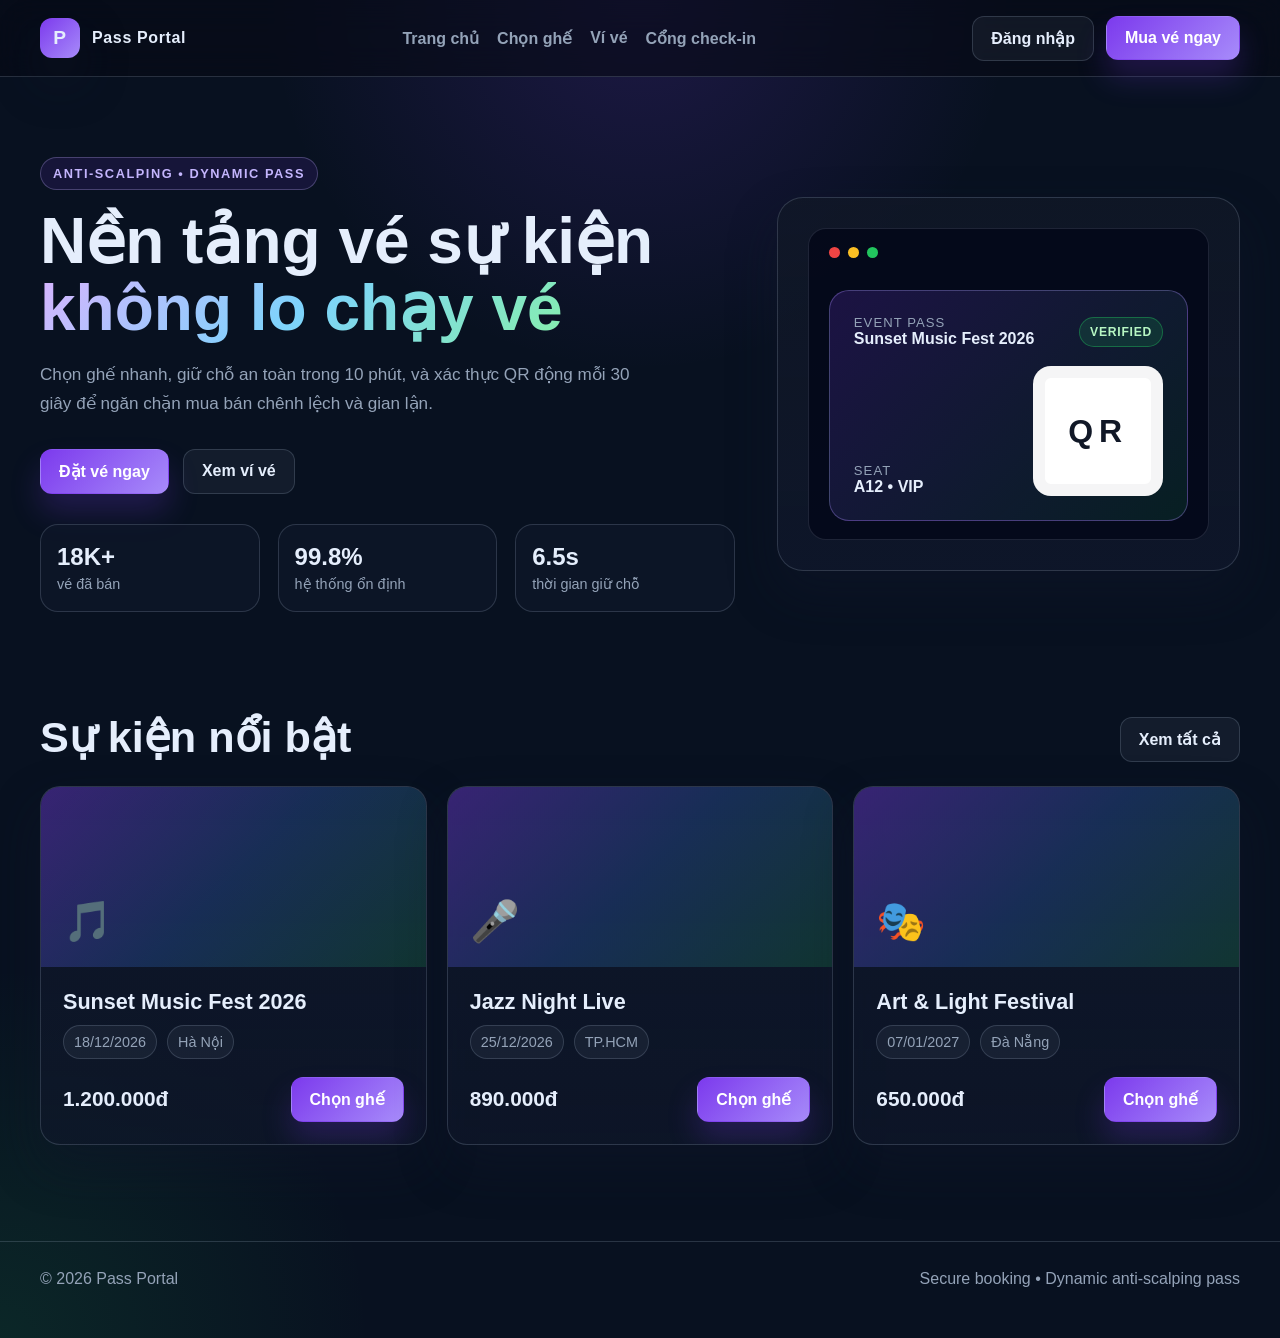
==== src/EventTicketing.WebClient/public/pages/index.html @ 4de97b22 "hoan thien web" ====
<!DOCTYPE html>
<html lang="vi">
  <head>
    <meta charset="UTF-8" />
    <meta name="viewport" content="width=device-width, initial-scale=1.0" />
    <title>Pass Portal | Event Ticketing</title>
    <link rel="stylesheet" href="../assets/css/style.css" />
  </head>
  <body>
    <header class="topbar">
      <div class="container topbar-inner">
        <a href="index.html" class="brand">
          <span class="brand-badge">P</span>
          <span>Pass Portal</span>
        </a>

        <nav class="nav">
          <a href="index.html">Trang chủ</a>
          <a href="seat-selection.html">Chọn ghế</a>
          <a href="my-tickets.html">Ví vé</a>
          <a href="gate-checkin.html">Cổng check-in</a>
        </nav>

        <div class="nav-actions">
          <button class="btn btn-secondary">Đăng nhập</button>
          <button class="btn btn-primary">Mua vé ngay</button>
        </div>
      </div>
    </header>

    <main>
      <section class="hero">
        <div class="container hero-grid">
          <div>
            <span class="kicker">Anti-Scalping • Dynamic Pass</span>
            <h1>
              Nền tảng vé sự kiện <span class="gradient-text">không lo chạy vé</span>
            </h1>
            <p>
              Chọn ghế nhanh, giữ chỗ an toàn trong 10 phút, và xác thực QR động mỗi 30 giây để ngăn chặn mua bán chênh lệch và gian lận.
            </p>

            <div class="hero-actions">
              <a class="btn btn-primary" href="seat-selection.html">Đặt vé ngay</a>
              <a class="btn btn-secondary" href="my-tickets.html">Xem ví vé</a>
            </div>

            <div class="hero-stats">
              <div class="stat-card">
                <strong>18K+</strong>
                <span>vé đã bán</span>
              </div>
              <div class="stat-card">
                <strong>99.8%</strong>
                <span>hệ thống ổn định</span>
              </div>
              <div class="stat-card">
                <strong>6.5s</strong>
                <span>thời gian giữ chỗ</span>
              </div>
            </div>
          </div>

          <div class="ticket-visual">
            <div class="terminal-card">
              <div class="terminal-head">
                <span class="dot red"></span>
                <span class="dot yellow"></span>
                <span class="dot green"></span>
              </div>

              <div class="pass-card">
                <div class="pass-row">
                  <div>
                    <div class="pass-meta">Event Pass</div>
                    <strong>Sunset Music Fest 2026</strong>
                  </div>
                  <div class="badge success">Verified</div>
                </div>

                <div class="pass-row" style="margin-top: 18px; align-items: end;">
                  <div>
                    <div class="pass-meta">Seat</div>
                    <strong>A12 • VIP</strong>
                  </div>
                  <div class="qr-box">QR</div>
                </div>
              </div>
            </div>
          </div>
        </div>
      </section>

      <section class="section">
        <div class="container">
          <div class="section-header">
            <h2>Sự kiện nổi bật</h2>
            <a class="btn btn-secondary" href="seat-selection.html">Xem tất cả</a>
          </div>

          <div class="card-grid">
            <article class="event-card">
              <div class="event-image">🎵</div>
              <div class="event-body">
                <h3>Sunset Music Fest 2026</h3>
                <div class="event-meta">
                  <span>18/12/2026</span>
                  <span>Hà Nội</span>
                </div>
                <div class="event-footer">
                  <div class="price">1.200.000đ</div>
                  <a class="btn btn-primary" href="seat-selection.html">Chọn ghế</a>
                </div>
              </div>
            </article>

            <article class="event-card">
              <div class="event-image">🎤</div>
              <div class="event-body">
                <h3>Jazz Night Live</h3>
                <div class="event-meta">
                  <span>25/12/2026</span>
                  <span>TP.HCM</span>
                </div>
                <div class="event-footer">
                  <div class="price">890.000đ</div>
                  <a class="btn btn-primary" href="seat-selection.html">Chọn ghế</a>
                </div>
              </div>
            </article>

            <article class="event-card">
              <div class="event-image">🎭</div>
              <div class="event-body">
                <h3>Art & Light Festival</h3>
                <div class="event-meta">
                  <span>07/01/2027</span>
                  <span>Đà Nẵng</span>
                </div>
                <div class="event-footer">
                  <div class="price">650.000đ</div>
                  <a class="btn btn-primary" href="seat-selection.html">Chọn ghế</a>
                </div>
              </div>
            </article>
          </div>
        </div>
      </section>
    </main>

    <footer class="footer">
      <div class="container footer-inner">
        <div>© 2026 Pass Portal</div>
        <div>Secure booking • Dynamic anti-scalping pass</div>
      </div>
    </footer>
  </body>
</html>
---- src/EventTicketing.WebClient/public/assets/css/style.css ----
:root {
  --bg: #081120;
  --bg-soft: #101c30;
  --panel: rgba(15, 23, 42, 0.78);
  --panel-strong: #0f172a;
  --card: #12213d;
  --card-2: #172c4c;
  --primary: #7c3aed;
  --primary-2: #22c55e;
  --accent: #f59e0b;
  --text: #e5eefc;
  --muted: #94a3b8;
  --danger: #ef4444;
  --success: #22c55e;
  --border: rgba(148, 163, 184, 0.24);
  --shadow: 0 22px 48px rgba(15, 23, 42, 0.45);
}

* {
  box-sizing: border-box;
}

html {
  scroll-behavior: smooth;
}

body {
  margin: 0;
  font-family: "Segoe UI", Tahoma, Geneva, Verdana, sans-serif;
  background:
    radial-gradient(circle at top, rgba(124, 58, 237, 0.18), transparent 25%),
    radial-gradient(circle at bottom left, rgba(34, 197, 94, 0.12), transparent 20%),
    var(--bg);
  color: var(--text);
}

img {
  max-width: 100%;
  display: block;
}

a {
  text-decoration: none;
  color: inherit;
}

button, input, textarea {
  font: inherit;
}

.container {
  width: min(1200px, calc(100% - 32px));
  margin: 0 auto;
}

.topbar {
  position: sticky;
  top: 0;
  z-index: 20;
  backdrop-filter: blur(16px);
  background: rgba(7, 11, 22, 0.62);
  border-bottom: 1px solid var(--border);
}

.topbar-inner {
  display: flex;
  align-items: center;
  justify-content: space-between;
  min-height: 76px;
  gap: 20px;
}

.brand {
  display: flex;
  align-items: center;
  gap: 12px;
  font-weight: 800;
  letter-spacing: 0.04em;
}

.brand-badge {
  width: 40px;
  height: 40px;
  border-radius: 12px;
  display: grid;
  place-items: center;
  background: linear-gradient(135deg, var(--primary), #a78bfa);
  box-shadow: var(--shadow);
  font-size: 1.2rem;
}

.nav {
  display: flex;
  align-items: center;
  gap: 18px;
  color: var(--muted);
  font-weight: 600;
}

.nav a:hover {
  color: var(--text);
}

.nav-actions {
  display: flex;
  align-items: center;
  gap: 12px;
}

.btn {
  display: inline-flex;
  align-items: center;
  justify-content: center;
  gap: 8px;
  padding: 12px 18px;
  border: 1px solid transparent;
  border-radius: 12px;
  font-weight: 700;
  cursor: pointer;
  transition: 0.2s ease;
}

.btn:hover {
  transform: translateY(-1px);
}

.btn-primary {
  background: linear-gradient(135deg, var(--primary), #a78bfa);
  color: white;
  box-shadow: 0 18px 30px rgba(124, 58, 237, 0.22);
}

.btn-secondary {
  background: rgba(148, 163, 184, 0.08);
  color: var(--text);
  border-color: var(--border);
}

.hero {
  padding: 80px 0 52px;
}

.hero-grid {
  display: grid;
  grid-template-columns: 1.2fr 0.8fr;
  align-items: center;
  gap: 42px;
}

.kicker {
  display: inline-flex;
  align-items: center;
  gap: 8px;
  font-size: 0.8rem;
  font-weight: 700;
  letter-spacing: 0.12em;
  text-transform: uppercase;
  color: #c4b5fd;
  padding: 8px 12px;
  border: 1px solid rgba(196, 181, 253, 0.28);
  border-radius: 999px;
  background: rgba(124, 58, 237, 0.12);
}

.hero h1 {
  font-size: clamp(2.5rem, 5vw, 4.4rem);
  line-height: 1.05;
  margin: 18px 0 18px;
}

.gradient-text {
  background: linear-gradient(135deg, #d8b4fe, #7dd3fc, #86efac);
  -webkit-background-clip: text;
  background-clip: text;
  color: transparent;
}

.hero p {
  font-size: 1.07rem;
  line-height: 1.7;
  color: var(--muted);
  max-width: 620px;
}

.hero-actions {
  display: flex;
  flex-wrap: wrap;
  gap: 14px;
  margin-top: 30px;
}

.hero-stats {
  display: grid;
  grid-template-columns: repeat(3, minmax(0, 1fr));
  gap: 18px;
  margin-top: 30px;
}

.stat-card {
  background: rgba(15, 23, 42, 0.7);
  border: 1px solid var(--border);
  border-radius: 18px;
  padding: 18px 16px;
}

.stat-card strong {
  display: block;
  font-size: 1.5rem;
  margin-bottom: 4px;
}

.stat-card span {
  color: var(--muted);
  font-size: 0.9rem;
}

.ticket-visual {
  position: relative;
  padding: 30px;
  background: linear-gradient(180deg, rgba(17, 24, 39, 0.8), rgba(15, 23, 42, 0.9));
  border: 1px solid var(--border);
  border-radius: 26px;
  box-shadow: var(--shadow);
}

.terminal-card {
  background: rgba(2, 6, 23, 0.75);
  border: 1px solid rgba(148, 163, 184, 0.18);
  border-radius: 18px;
  padding: 18px 20px;
  overflow: hidden;
}

.terminal-head {
  display: flex;
  align-items: center;
  gap: 8px;
  padding-bottom: 16px;
}

.dot {
  width: 11px;
  height: 11px;
  border-radius: 50%;
  display: inline-block;
}

.dot.red { background: #ef4444; }
.dot.yellow { background: #fbbf24; }
.dot.green { background: #22c55e; }

.pass-card {
  background: linear-gradient(135deg, rgba(124, 58, 237, 0.2), rgba(34, 197, 94, 0.12));
  border: 1px solid rgba(167, 139, 250, 0.35);
  border-radius: 20px;
  padding: 24px;
  margin-top: 16px;
}

.pass-row {
  display: flex;
  align-items: center;
  justify-content: space-between;
  gap: 12px;
}

.pass-meta {
  color: var(--muted);
  font-size: 0.82rem;
  letter-spacing: 0.08em;
  text-transform: uppercase;
}

.qr-box {
  display: grid;
  place-items: center;
  width: 130px;
  height: 130px;
  border-radius: 18px;
  background: white;
  color: #111827;
  font-size: 2rem;
  font-weight: 800;
  letter-spacing: 0.18em;
  box-shadow: inset 0 0 0 12px rgba(15, 23, 42, 0.04);
}

.section {
  padding: 48px 0;
}

.section-header {
  display: flex;
  align-items: end;
  justify-content: space-between;
  gap: 20px;
  margin-bottom: 24px;
}

.section h2 {
  margin: 0;
  font-size: clamp(1.8rem, 4vw, 2.7rem);
}

.muted {
  color: var(--muted);
}

.card-grid {
  display: grid;
  grid-template-columns: repeat(3, minmax(0, 1fr));
  gap: 20px;
}

.event-card, .ticket-card, .panel {
  background: linear-gradient(180deg, rgba(15, 23, 42, 0.9), rgba(15, 23, 42, 0.7));
  border: 1px solid var(--border);
  border-radius: 20px;
  overflow: hidden;
  box-shadow: var(--shadow);
}

.event-image {
  min-height: 180px;
  background: linear-gradient(135deg, rgba(124, 58, 237, 0.38), rgba(59, 130, 246, 0.22), rgba(34, 197, 94, 0.18));
  display: flex;
  align-items: end;
  padding: 22px;
  font-size: 2.5rem;
}

.event-body {
  padding: 22px;
}

.event-body h3 {
  margin: 0 0 10px;
  font-size: 1.35rem;
}

.event-meta {
  display: flex;
  flex-wrap: wrap;
  gap: 10px;
  color: var(--muted);
  font-size: 0.9rem;
}

.event-meta span {
  background: rgba(148, 163, 184, 0.08);
  border: 1px solid var(--border);
  border-radius: 999px;
  padding: 8px 10px;
}

.event-footer {
  margin-top: 18px;
  display: flex;
  align-items: center;
  justify-content: space-between;
  gap: 12px;
}

.price {
  font-size: 1.3rem;
  font-weight: 800;
}

.layout-grid {
  display: grid;
  grid-template-columns: 1.1fr 0.9fr;
  gap: 26px;
}

.seat-stage {
  background: linear-gradient(180deg, rgba(13, 18, 34, 0.9), rgba(15, 23, 42, 0.9));
  padding: 18px 20px 28px;
  border-radius: 22px;
  border: 1px solid var(--border);
}

.stage-screen {
  margin: 0 auto 18px;
  width: min(100%, 560px);
  height: 24px;
  background: linear-gradient(90deg, rgba(59, 130, 246, 0.12), rgba(167, 139, 250, 0.25), rgba(34, 197, 94, 0.1));
  border: 1px solid rgba(148, 163, 184, 0.22);
  border-radius: 999px;
  display: grid;
  place-items: center;
  color: var(--muted);
  letter-spacing: 0.18em;
  text-transform: uppercase;
  font-size: 0.7rem;
}

.seat-grid {
  display: grid;
  grid-template-columns: repeat(10, minmax(0, 1fr));
  gap: 12px;
  margin-top: 18px;
}

.seat {
  height: 42px;
  border-radius: 12px;
  border: 1px solid rgba(148, 163, 184, 0.28);
  display: grid;
  place-items: center;
  background: rgba(148, 163, 184, 0.08);
  color: var(--text);
  font-weight: 700;
  cursor: pointer;
  transition: 0.2s ease;
}

.seat.available:hover {
  border-color: rgba(125, 211, 252, 0.65);
  box-shadow: 0 0 0 3px rgba(125, 211, 252, 0.15);
}

.seat.selected {
  background: linear-gradient(135deg, rgba(124, 58, 237, 0.9), rgba(168, 85, 247, 0.8));
  border-color: rgba(196, 181, 253, 0.65);
}

.seat.held {
  background: rgba(239, 68, 68, 0.22);
  color: #fecaca;
  border-color: rgba(239, 68, 68, 0.42);
  cursor: not-allowed;
}

.seat.sold {
  background: rgba(148, 163, 184, 0.18);
  color: #cbd5e1;
  border-color: rgba(148, 163, 184, 0.2);
  cursor: not-allowed;
}

.summary-panel {
  padding: 22px;
  background: linear-gradient(180deg, rgba(15, 23, 42, 0.92), rgba(17, 24, 39, 0.8));
  border: 1px solid var(--border);
  border-radius: 22px;
}

.summary-panel h3, .panel h3 {
  margin-top: 0;
  font-size: 1.25rem;
}

.summary-item {
  display: flex;
  justify-content: space-between;
  gap: 12px;
  padding: 12px 0;
  border-bottom: 1px solid rgba(148, 163, 184, 0.12);
  color: var(--muted);
}

.summary-item strong {
  color: var(--text);
}

.summary-total {
  display: flex;
  justify-content: space-between;
  align-items: center;
  margin-top: 14px;
  font-size: 1.45rem;
  font-weight: 800;
}

.ticket-list {
  display: grid;
  grid-template-columns: repeat(2, minmax(0, 1fr));
  gap: 18px;
}

.ticket-card {
  padding: 20px;
}

.ticket-top {
  display: flex;
  justify-content: space-between;
  align-items: center;
  gap: 12px;
  margin-bottom: 18px;
}

.badge {
  display: inline-flex;
  align-items: center;
  justify-content: center;
  padding: 7px 10px;
  border-radius: 999px;
  font-size: 0.76rem;
  font-weight: 700;
  letter-spacing: 0.06em;
  text-transform: uppercase;
}

.badge.success {
  background: rgba(34, 197, 94, 0.14);
  color: #b7f7c3;
  border: 1px solid rgba(34, 197, 94, 0.4);
}

.badge.warning {
  background: rgba(245, 158, 11, 0.14);
  color: #f9d386;
  border: 1px solid rgba(245, 158, 11, 0.38);
}

.ticket-card h4 {
  margin: 0 0 12px;
  font-size: 1.2rem;
}

.ticket-card p {
  color: var(--muted);
  line-height: 1.6;
  margin: 0;
}

.qr-token {
  margin-top: 18px;
  display: flex;
  align-items: center;
  justify-content: space-between;
  gap: 12px;
  padding: 14px 16px;
  border-radius: 14px;
  background: rgba(3, 7, 18, 0.6);
  border: 1px solid var(--border);
}

.token-code {
  font-size: 1.5rem;
  font-weight: 800;
  letter-spacing: 0.18em;
}

.gate-layout {
  display: grid;
  grid-template-columns: 1fr 0.9fr;
  gap: 22px;
}

.scan-box {
  min-height: 320px;
  border: 1px dashed rgba(125, 211, 252, 0.5);
  border-radius: 22px;
  display: grid;
  place-items: center;
  background: rgba(14, 116, 144, 0.08);
  color: var(--muted);
  position: relative;
  overflow: hidden;
}

.scan-box::before {
  content: "";
  position: absolute;
  inset: 18px;
  border-radius: 18px;
  border: 1px solid rgba(125, 211, 252, 0.12);
}

.scan-placeholder {
  font-size: 1.2rem;
  letter-spacing: 0.08em;
  text-transform: uppercase;
  z-index: 1;
}

.form-field {
  display: flex;
  flex-direction: column;
  gap: 10px;
  margin-bottom: 16px;
}

.form-field label {
  font-size: 0.92rem;
  color: var(--muted);
}

.form-field input {
  background: rgba(15, 23, 42, 0.8);
  border: 1px solid var(--border);
  color: var(--text);
  border-radius: 12px;
  padding: 13px 14px;
  outline: none;
}

.form-field input:focus {
  border-color: rgba(125, 211, 252, 0.7);
  box-shadow: 0 0 0 3px rgba(125, 211, 252, 0.12);
}

.panel {
  padding: 22px;
}

.status-pill {
  display: inline-flex;
  align-items: center;
  gap: 8px;
  border-radius: 999px;
  padding: 10px 12px;
  font-weight: 700;
  border: 1px solid rgba(34, 197, 94, 0.36);
  background: rgba(34, 197, 94, 0.1);
  color: #bbf7d0;
}

.footer {
  padding: 28px 0 50px;
  color: var(--muted);
  border-top: 1px solid var(--border);
  margin-top: 48px;
}

.footer-inner {
  display: flex;
  justify-content: space-between;
  gap: 16px;
  align-items: center;
}

@media (max-width: 900px) {
  .hero-grid,
  .layout-grid,
  .gate-layout,
  .card-grid,
  .ticket-list {
    grid-template-columns: 1fr;
  }

  .nav {
    display: none;
  }

  .topbar-inner {
    padding: 12px 0;
  }

  .section-header,
  .footer-inner,
  .pass-row,
  .event-footer {
    flex-direction: column;
    align-items: flex-start;
  }
}
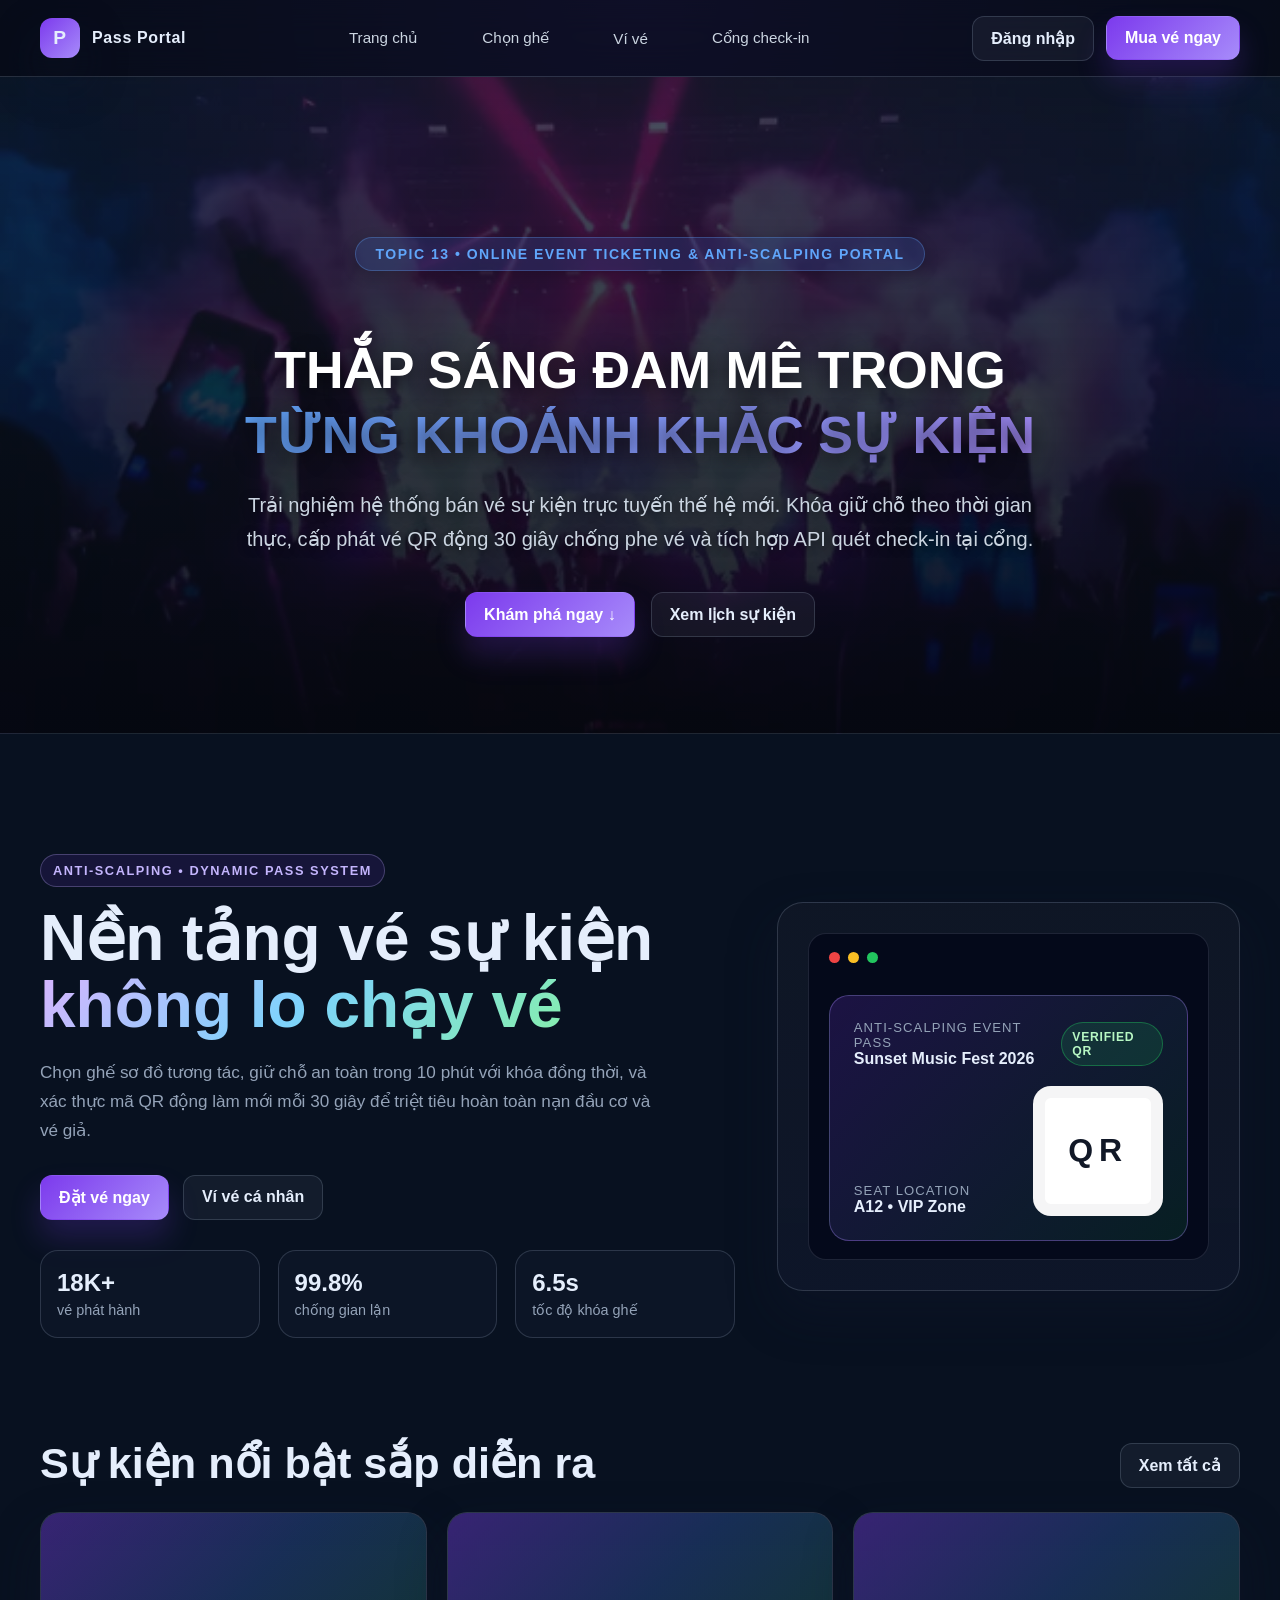
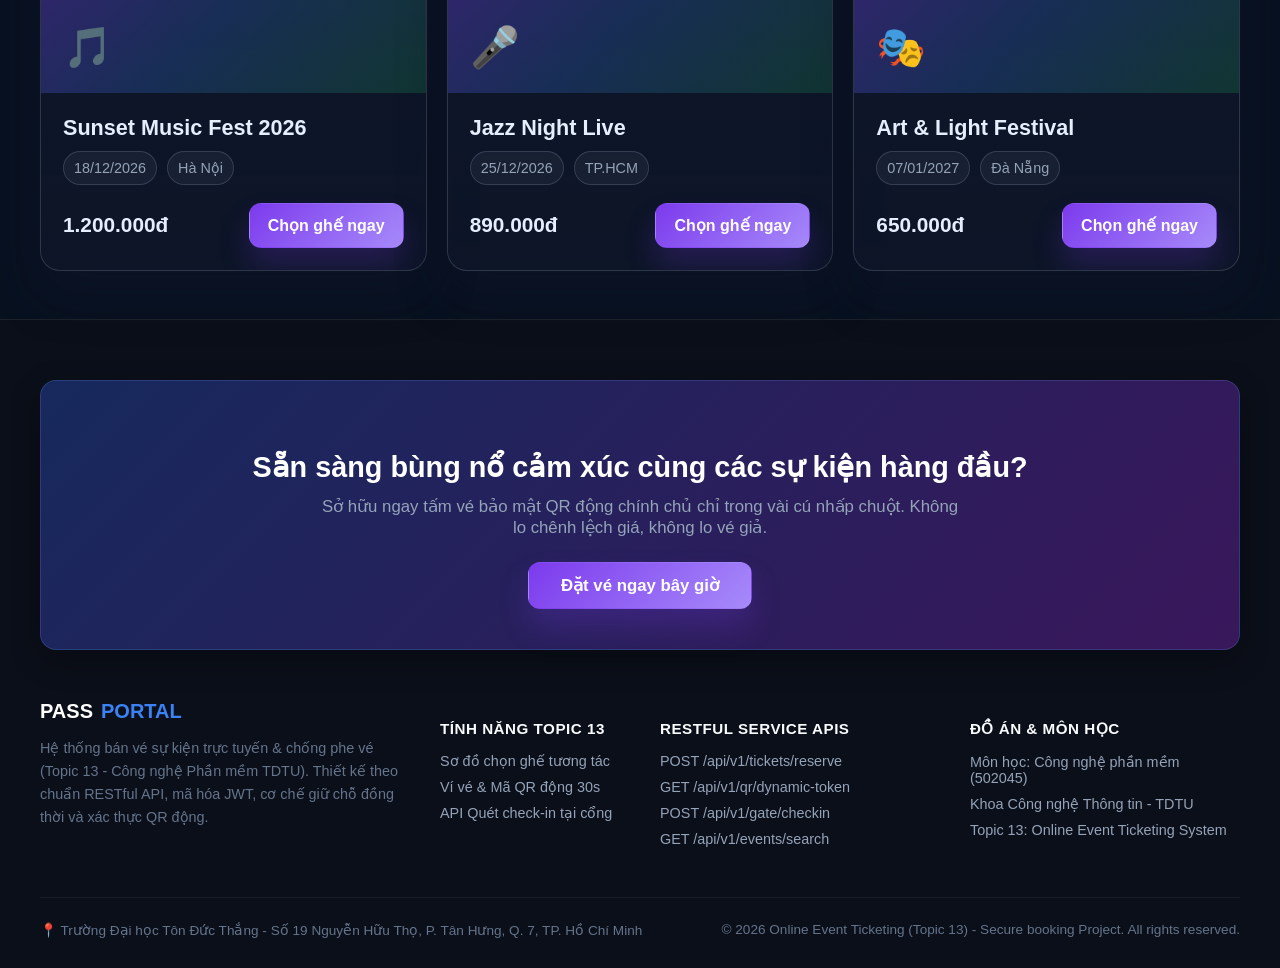
==== commit e4a46b3f: "hoàn thiện UI, cần bổ sung các chức năng khác" ====
--- a/src/EventTicketing.WebClient/public/pages/index.html
+++ b/src/EventTicketing.WebClient/public/pages/index.html
@@ -3,8 +3,227 @@
   <head>
     <meta charset="UTF-8" />
     <meta name="viewport" content="width=device-width, initial-scale=1.0" />
-    <title>Pass Portal | Event Ticketing</title>
+    <title>Pass Portal | Online Event Ticketing & Anti-Scalping System</title>
     <link rel="stylesheet" href="../assets/css/style.css" />
+    <style>
+      /* Hiệu ứng trượt mượt cho toàn bộ trang khi click liên kết anchor (#) */
+      html {
+        scroll-behavior: smooth;
+      }
+
+      /* CSS điều chỉnh khoảng cách menu Navigation ở thanh đầu trang */
+      .topbar .nav {
+        display: flex;
+        align-items: center;
+        gap: 2.5rem; /* Khoảng cách giữa các mục menu thoáng đẹp */
+      }
+
+      .topbar .nav a {
+        color: #cbd5e1;
+        text-decoration: none;
+        font-weight: 500;
+        font-size: 0.95rem;
+        padding: 6px 12px;
+        border-radius: 6px;
+        transition: all 0.2s ease-in-out;
+      }
+
+      .topbar .nav a:hover {
+        color: #ffffff;
+        background: rgba(255, 255, 255, 0.08);
+      }
+
+      /* CSS cho Hero Banner Biểu Ngữ Lớn ở trên cùng */
+      .top-hero-banner {
+        position: relative;
+        background: linear-gradient(
+            to bottom,
+            rgba(13, 27, 42, 0.75) 0%,
+            rgba(5, 8, 17, 0.92) 100%
+          ),
+          url('../../../img/top_banner.jpg') center/cover no-repeat;
+        padding: 10rem 0 6rem 0;
+        min-height: 520px;
+        display: flex;
+        align-items: center;
+        border-bottom: 1px solid rgba(255, 255, 255, 0.08);
+        margin-bottom: 2.5rem;
+        overflow: hidden;
+      }
+
+      .top-hero-banner .banner-container {
+        width: 100%;
+        max-width: 1140px;
+        margin: 0 auto;
+        padding: 0 20px;
+        text-align: center;
+      }
+
+      .top-hero-banner .banner-kicker {
+        display: inline-block;
+        padding: 8px 20px;
+        background: rgba(59, 130, 246, 0.15);
+        color: #60a5fa;
+        border: 1px solid rgba(96, 165, 250, 0.3);
+        border-radius: 30px;
+        font-size: 0.875rem;
+        font-weight: 600;
+        letter-spacing: 1.5px;
+        text-transform: uppercase;
+        margin-bottom: 24px;
+        box-shadow: 0 4px 15px rgba(0, 0, 0, 0.2);
+      }
+
+      .top-hero-banner h1.slogan-title {
+        font-size: 3.25rem;
+        font-weight: 800;
+        color: #ffffff;
+        margin-bottom: 20px;
+        line-height: 1.25;
+        text-shadow: 0 4px 20px rgba(0, 0, 0, 0.6);
+      }
+
+      .top-hero-banner h1.slogan-title .highlight {
+        background: linear-gradient(135deg, #60a5fa 0%, #a78bfa 100%);
+        -webkit-background-clip: text;
+        -webkit-text-fill-color: transparent;
+      }
+
+      .top-hero-banner p.slogan-sub {
+        font-size: 1.25rem;
+        color: #cbd5e1;
+        max-width: 820px;
+        margin: 0 auto 36px auto;
+        line-height: 1.7;
+        text-shadow: 0 2px 10px rgba(0, 0, 0, 0.5);
+      }
+
+      .top-hero-banner .banner-actions {
+        display: flex;
+        justify-content: center;
+        gap: 16px;
+      }
+
+      /* CSS bổ sung cho Khối CTA Kêu Gọi Đặt Vé Ngay ở Footer */
+      .footer-cta-banner {
+        background: linear-gradient(135deg, rgba(30, 58, 138, 0.6) 0%, rgba(88, 28, 135, 0.6) 100%);
+        border: 1px solid rgba(96, 165, 250, 0.2);
+        border-radius: 16px;
+        padding: 40px;
+        text-align: center;
+        margin-bottom: 50px;
+        box-shadow: 0 10px 30px rgba(0, 0, 0, 0.3);
+      }
+
+      .footer-cta-banner h3 {
+        font-size: 1.8rem;
+        font-weight: 800;
+        color: #ffffff;
+        margin-bottom: 12px;
+      }
+
+      .footer-cta-banner p {
+        color: #94a3b8;
+        font-size: 1.05rem;
+        max-width: 650px;
+        margin: 0 auto 24px auto;
+      }
+
+      /* CSS bổ sung cho Footer phong cách EventHub TDTU - Topic 13 */
+      .eventhub-footer {
+        background-color: #0b0f19;
+        color: #94a3b8;
+        padding: 60px 0 30px 0;
+        border-top: 1px solid rgba(255, 255, 255, 0.08);
+        font-size: 0.9rem;
+      }
+
+      .eventhub-footer .footer-grid {
+        display: grid;
+        grid-template-columns: 2fr 1fr 1.5fr 1.5fr;
+        gap: 40px;
+        margin-bottom: 40px;
+      }
+
+      .eventhub-footer .footer-brand-title {
+        font-size: 1.25rem;
+        font-weight: 800;
+        color: #ffffff;
+        display: flex;
+        align-items: center;
+        gap: 8px;
+        margin-bottom: 12px;
+      }
+
+      .eventhub-footer .footer-brand-title span {
+        color: #3b82f6;
+      }
+
+      .eventhub-footer p.footer-desc {
+        line-height: 1.6;
+        margin-bottom: 16px;
+        color: #64748b;
+      }
+
+      .eventhub-footer h4.footer-heading {
+        color: #f8fafc;
+        font-size: 0.95rem;
+        font-weight: 700;
+        text-transform: uppercase;
+        letter-spacing: 0.5px;
+        margin-bottom: 16px;
+      }
+
+      .eventhub-footer ul.footer-links {
+        list-style: none;
+        padding: 0;
+        margin: 0;
+      }
+
+      .eventhub-footer ul.footer-links li {
+        margin-bottom: 10px;
+      }
+
+      .eventhub-footer ul.footer-links a {
+        color: #94a3b8;
+        text-decoration: none;
+        transition: color 0.2s;
+      }
+
+      .eventhub-footer ul.footer-links a:hover {
+        color: #60a5fa;
+      }
+
+      .eventhub-footer .footer-bottom {
+        border-top: 1px solid rgba(255, 255, 255, 0.05);
+        padding-top: 24px;
+        display: flex;
+        justify-content: space-between;
+        align-items: center;
+        flex-wrap: wrap;
+        gap: 16px;
+        color: #64748b;
+        font-size: 0.85rem;
+      }
+
+      .eventhub-footer .footer-location {
+        display: flex;
+        align-items: center;
+        gap: 6px;
+      }
+
+      @media (max-width: 992px) {
+        .eventhub-footer .footer-grid {
+          grid-template-columns: 1fr 1fr;
+        }
+      }
+
+      @media (max-width: 576px) {
+        .eventhub-footer .footer-grid {
+          grid-template-columns: 1fr;
+        }
+      }
+    </style>
   </head>
   <body>
     <header class="topbar">
@@ -14,6 +233,7 @@
           <span>Pass Portal</span>
         </a>
 
+        <!-- MENU ĐẦU TRANG -->
         <nav class="nav">
           <a href="index.html">Trang chủ</a>
           <a href="seat-selection.html">Chọn ghế</a>
@@ -29,34 +249,54 @@
     </header>
 
     <main>
-      <section class="hero">
+      <!-- 1. HERO BANNER BIỂU NGỮ LỚN Ở TRÊN CÙNG -->
+      <section class="top-hero-banner">
+        <div class="banner-container">
+          <span class="banner-kicker">Topic 13 • Online Event Ticketing & Anti-Scalping Portal</span>
+          <h1 class="slogan-title">
+            THẮP SÁNG ĐAM MÊ TRONG <br />
+            <span class="highlight">TỪNG KHOẢNH KHẮC SỰ KIỆN</span>
+          </h1>
+          <p class="slogan-sub">
+            Trải nghiệm hệ thống bán vé sự kiện trực tuyến thế hệ mới. Khóa giữ chỗ theo thời gian thực, cấp phát vé QR động 30 giây chống phe vé và tích hợp API quét check-in tại cổng.
+          </p>
+          <div class="banner-actions">
+            <!-- NÚT "KHÁM PHÁ NGAY ↓" TỰ ĐỘNG TRƯỢT XUỐNG PHẦN BODY (#hero-section) -->
+            <a class="btn btn-primary" href="#hero-section">Khám phá ngay ↓</a>
+            <a class="btn btn-secondary" href="seat-selection.html">Xem lịch sự kiện</a>
+          </div>
+        </div>
+      </section>
+
+      <!-- 2. PHẦN BODY TRONG TÂM - KHỐI KHÁM PHÁ CÔNG NGHỆ (ĐÃ CÓ ID="hero-section") -->
+      <section class="hero" id="hero-section">
         <div class="container hero-grid">
           <div>
-            <span class="kicker">Anti-Scalping • Dynamic Pass</span>
+            <span class="kicker">Anti-Scalping • Dynamic Pass System</span>
             <h1>
               Nền tảng vé sự kiện <span class="gradient-text">không lo chạy vé</span>
             </h1>
             <p>
-              Chọn ghế nhanh, giữ chỗ an toàn trong 10 phút, và xác thực QR động mỗi 30 giây để ngăn chặn mua bán chênh lệch và gian lận.
+              Chọn ghế sơ đồ tương tác, giữ chỗ an toàn trong 10 phút với khóa đồng thời, và xác thực mã QR động làm mới mỗi 30 giây để triệt tiêu hoàn toàn nạn đầu cơ và vé giả.
             </p>
 
             <div class="hero-actions">
               <a class="btn btn-primary" href="seat-selection.html">Đặt vé ngay</a>
-              <a class="btn btn-secondary" href="my-tickets.html">Xem ví vé</a>
+              <a class="btn btn-secondary" href="my-tickets.html">Ví vé cá nhân</a>
             </div>
 
             <div class="hero-stats">
               <div class="stat-card">
                 <strong>18K+</strong>
-                <span>vé đã bán</span>
+                <span>vé phát hành</span>
               </div>
               <div class="stat-card">
                 <strong>99.8%</strong>
-                <span>hệ thống ổn định</span>
+                <span>chống gian lận</span>
               </div>
               <div class="stat-card">
                 <strong>6.5s</strong>
-                <span>thời gian giữ chỗ</span>
+                <span>tốc độ khóa ghế</span>
               </div>
             </div>
           </div>
@@ -72,16 +312,16 @@
               <div class="pass-card">
                 <div class="pass-row">
                   <div>
-                    <div class="pass-meta">Event Pass</div>
+                    <div class="pass-meta">Anti-Scalping Event Pass</div>
                     <strong>Sunset Music Fest 2026</strong>
                   </div>
-                  <div class="badge success">Verified</div>
+                  <div class="badge success">Verified QR</div>
                 </div>
 
                 <div class="pass-row" style="margin-top: 18px; align-items: end;">
                   <div>
-                    <div class="pass-meta">Seat</div>
-                    <strong>A12 • VIP</strong>
+                    <div class="pass-meta">Seat Location</div>
+                    <strong>A12 • VIP Zone</strong>
                   </div>
                   <div class="qr-box">QR</div>
                 </div>
@@ -91,10 +331,11 @@
         </div>
       </section>
 
+      <!-- 3. PHẦN SỰ KIỆN NỔI BẬT NẰM BÊN ĐƯỚI -->
       <section class="section">
         <div class="container">
           <div class="section-header">
-            <h2>Sự kiện nổi bật</h2>
+            <h2>Sự kiện nổi bật sắp diễn ra</h2>
             <a class="btn btn-secondary" href="seat-selection.html">Xem tất cả</a>
           </div>
 
@@ -109,7 +350,7 @@
                 </div>
                 <div class="event-footer">
                   <div class="price">1.200.000đ</div>
-                  <a class="btn btn-primary" href="seat-selection.html">Chọn ghế</a>
+                  <a class="btn btn-primary" href="seat-selection.html">Chọn ghế ngay</a>
                 </div>
               </div>
             </article>
@@ -124,7 +365,7 @@
                 </div>
                 <div class="event-footer">
                   <div class="price">890.000đ</div>
-                  <a class="btn btn-primary" href="seat-selection.html">Chọn ghế</a>
+                  <a class="btn btn-primary" href="seat-selection.html">Chọn ghế ngay</a>
                 </div>
               </div>
             </article>
@@ -139,7 +380,7 @@
                 </div>
                 <div class="event-footer">
                   <div class="price">650.000đ</div>
-                  <a class="btn btn-primary" href="seat-selection.html">Chọn ghế</a>
+                  <a class="btn btn-primary" href="seat-selection.html">Chọn ghế ngay</a>
                 </div>
               </div>
             </article>
@@ -148,11 +389,64 @@
       </section>
     </main>
 
-    <footer class="footer">
-      <div class="container footer-inner">
-        <div>© 2026 Pass Portal</div>
-        <div>Secure booking • Dynamic anti-scalping pass</div>
+    <!-- FOOTER CHUẨN EVENTHUB TDTU (TOPIC 13) -->
+    <footer class="eventhub-footer">
+      <div class="container">
+        <!-- NÚT "ĐẶT VÉ NGAY BÂY GIỜ" Ở FOOTER CŨNG TRƯỢT MƯỢT LÊN PHẦN BODY (#hero-section) -->
+        <div class="footer-cta-banner">
+          <h3>Sẵn sàng bùng nổ cảm xúc cùng các sự kiện hàng đầu?</h3>
+          <p>Sở hữu ngay tấm vé bảo mật QR động chính chủ chỉ trong vài cú nhấp chuột. Không lo chênh lệch giá, không lo vé giả.</p>
+          <a class="btn btn-primary" href="#hero-section" style="font-size: 1.05rem; padding: 12px 32px;">Đặt vé ngay bây giờ</a>
+        </div>
+
+        <div class="footer-grid">
+          <div>
+            <div class="footer-brand-title">
+              PASS <span>PORTAL</span>
+            </div>
+            <p class="footer-desc">
+              Hệ thống bán vé sự kiện trực tuyến & chống phe vé (Topic 13 - Công nghệ Phần mềm TDTU). Thiết kế theo chuẩn RESTful API, mã hóa JWT, cơ chế giữ chỗ đồng thời và xác thực QR động.
+            </p>
+          </div>
+
+          <div>
+            <h4 class="footer-heading">Tính năng Topic 13</h4>
+            <ul class="footer-links">
+              <li><a href="seat-selection.html">Sơ đồ chọn ghế tương tác</a></li>
+              <li><a href="my-tickets.html">Ví vé & Mã QR động 30s</a></li>
+              <li><a href="gate-checkin.html">API Quét check-in tại cổng</a></li>
+            </ul>
+          </div>
+
+          <div>
+            <h4 class="footer-heading">RESTful Service APIs</h4>
+            <ul class="footer-links">
+              <li><code>POST /api/v1/tickets/reserve</code></li>
+              <li><code>GET /api/v1/qr/dynamic-token</code></li>
+              <li><code>POST /api/v1/gate/checkin</code></li>
+              <li><code>GET /api/v1/events/search</code></li>
+            </ul>
+          </div>
+
+          <div>
+            <h4 class="footer-heading">Đồ án & Môn học</h4>
+            <ul class="footer-links">
+              <li>Môn học: Công nghệ phần mềm (502045)</li>
+              <li>Khoa Công nghệ Thông tin - TDTU</li>
+              <li>Topic 13: Online Event Ticketing System</li>
+            </ul>
+          </div>
+        </div>
+
+        <div class="footer-bottom">
+          <div class="footer-location">
+            📍 Trường Đại học Tôn Đức Thắng - Số 19 Nguyễn Hữu Thọ, P. Tân Hưng, Q. 7, TP. Hồ Chí Minh
+          </div>
+          <div>
+            © 2026 Online Event Ticketing (Topic 13) - Secure booking Project. All rights reserved.
+          </div>
+        </div>
       </div>
     </footer>
   </body>
-</html>
+</html>
--- a/src/EventTicketing.WebClient/public/assets/css/style.css
+++ b/src/EventTicketing.WebClient/public/assets/css/style.css
@@ -632,6 +632,114 @@
   align-items: center;
 }
 
+.footer-cta-banner {
+  background: linear-gradient(135deg, rgba(30, 58, 138, 0.6) 0%, rgba(88, 28, 135, 0.6) 100%);
+  border: 1px solid rgba(96, 165, 250, 0.2);
+  border-radius: 16px;
+  padding: 40px;
+  text-align: center;
+  margin-bottom: 50px;
+  box-shadow: 0 10px 30px rgba(0, 0, 0, 0.3);
+}
+
+.footer-cta-banner h3 {
+  font-size: 1.8rem;
+  font-weight: 800;
+  color: #ffffff;
+  margin-bottom: 12px;
+}
+
+.footer-cta-banner p {
+  color: #94a3b8;
+  font-size: 1.05rem;
+  max-width: 650px;
+  margin: 0 auto 24px auto;
+}
+
+.eventhub-footer {
+  background-color: #0b0f19;
+  color: #94a3b8;
+  padding: 60px 0 30px 0;
+  border-top: 1px solid rgba(255, 255, 255, 0.08);
+  font-size: 0.9rem;
+}
+
+.eventhub-footer .footer-grid {
+  display: grid;
+  grid-template-columns: 2fr 1fr 1.5fr 1.5fr;
+  gap: 40px;
+  margin-bottom: 40px;
+}
+
+.eventhub-footer .footer-brand-title {
+  font-size: 1.25rem;
+  font-weight: 800;
+  color: #ffffff;
+  display: flex;
+  align-items: center;
+  gap: 8px;
+  margin-bottom: 12px;
+}
+
+.eventhub-footer .footer-brand-title span {
+  color: #3b82f6;
+}
+
+.eventhub-footer p.footer-desc {
+  line-height: 1.6;
+  margin-bottom: 16px;
+  color: #64748b;
+}
+
+.eventhub-footer h4.footer-heading {
+  color: #f8fafc;
+  font-size: 0.95rem;
+  font-weight: 700;
+  text-transform: uppercase;
+  letter-spacing: 0.5px;
+  margin-bottom: 16px;
+}
+
+.eventhub-footer ul.footer-links {
+  list-style: none;
+  padding: 0;
+  margin: 0;
+}
+
+.eventhub-footer ul.footer-links li {
+  margin-bottom: 10px;
+}
+
+.eventhub-footer ul.footer-links a,
+.eventhub-footer ul.footer-links code {
+  color: #94a3b8;
+  text-decoration: none;
+  transition: color 0.2s;
+  font-family: inherit;
+}
+
+.eventhub-footer ul.footer-links a:hover {
+  color: #60a5fa;
+}
+
+.eventhub-footer .footer-bottom {
+  border-top: 1px solid rgba(255, 255, 255, 0.05);
+  padding-top: 24px;
+  display: flex;
+  justify-content: space-between;
+  align-items: center;
+  flex-wrap: wrap;
+  gap: 16px;
+  color: #64748b;
+  font-size: 0.85rem;
+}
+
+.eventhub-footer .footer-location {
+  display: flex;
+  align-items: center;
+  gap: 6px;
+}
+
 @media (max-width: 900px) {
   .hero-grid,
   .layout-grid,
@@ -656,4 +764,14 @@
     flex-direction: column;
     align-items: flex-start;
   }
-}
+
+  .eventhub-footer .footer-grid {
+    grid-template-columns: 1fr 1fr;
+  }
+}
+
+@media (max-width: 576px) {
+  .eventhub-footer .footer-grid {
+    grid-template-columns: 1fr;
+  }
+}
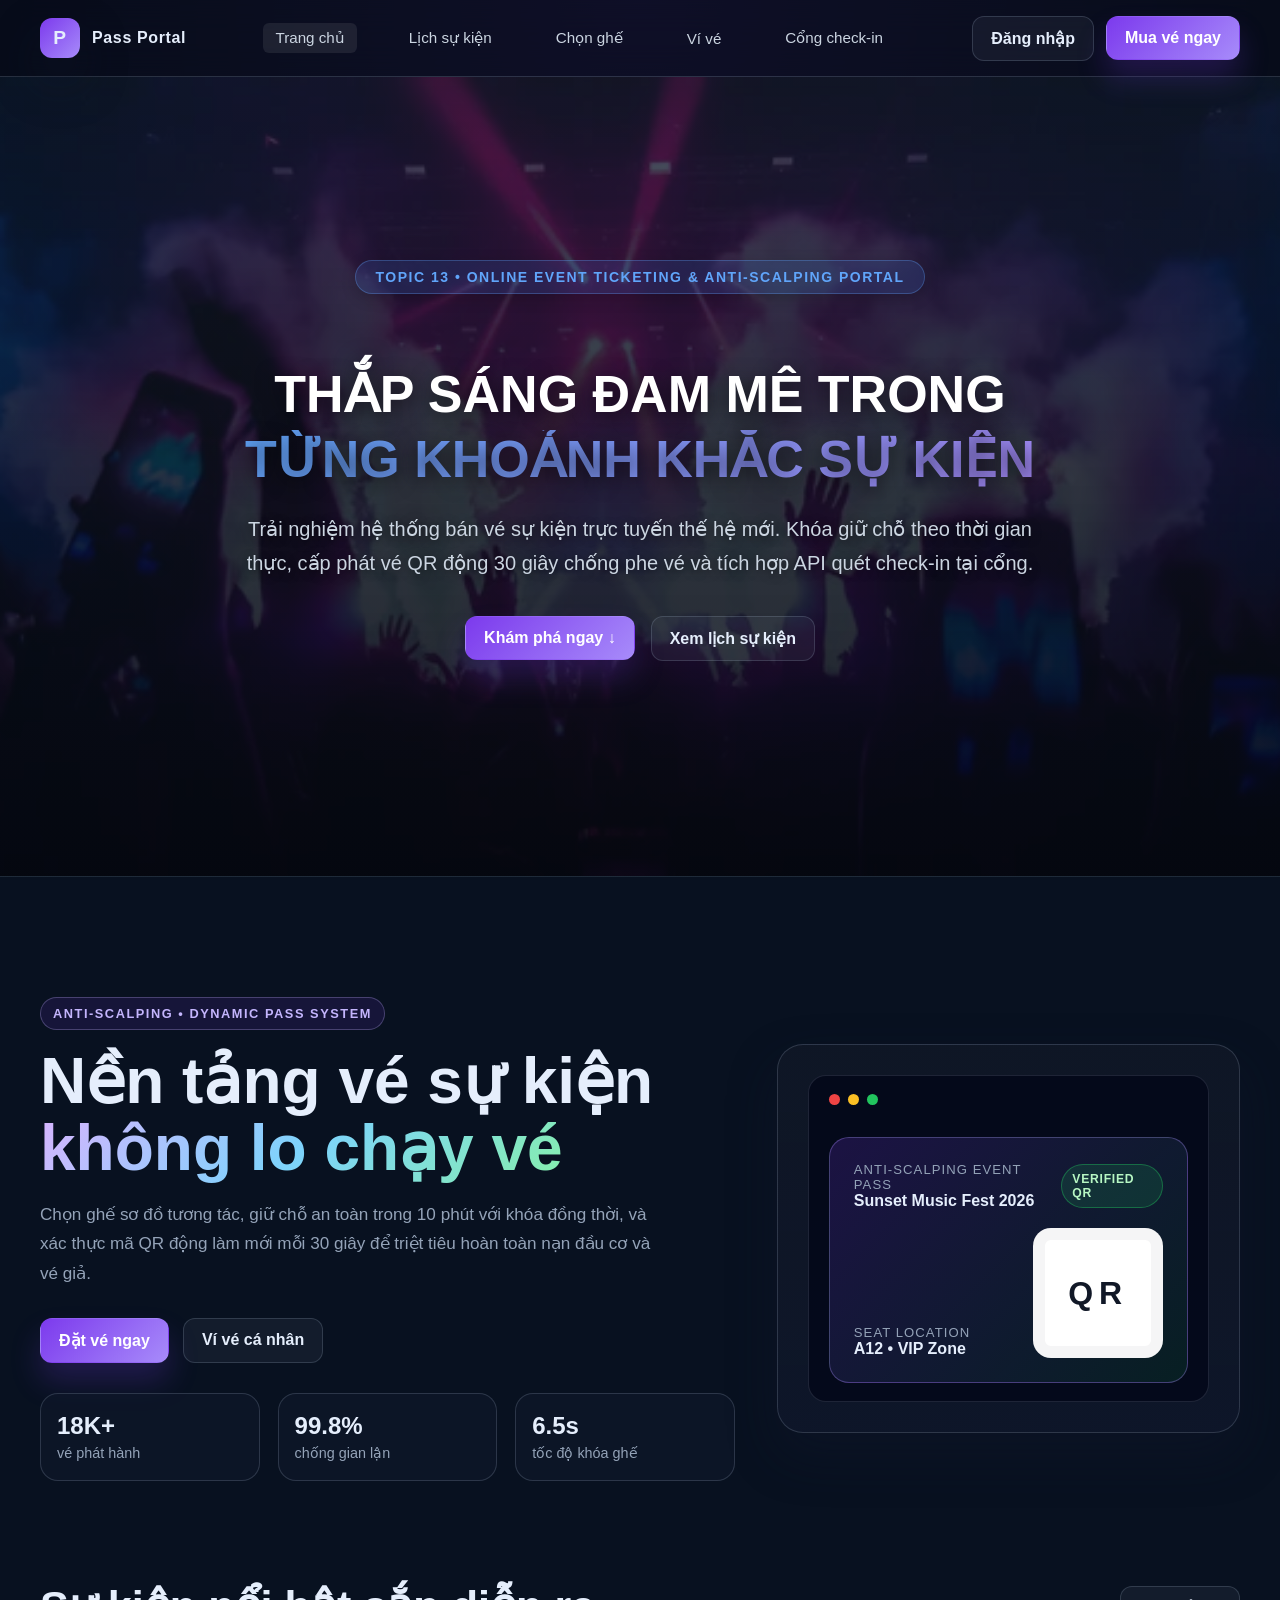
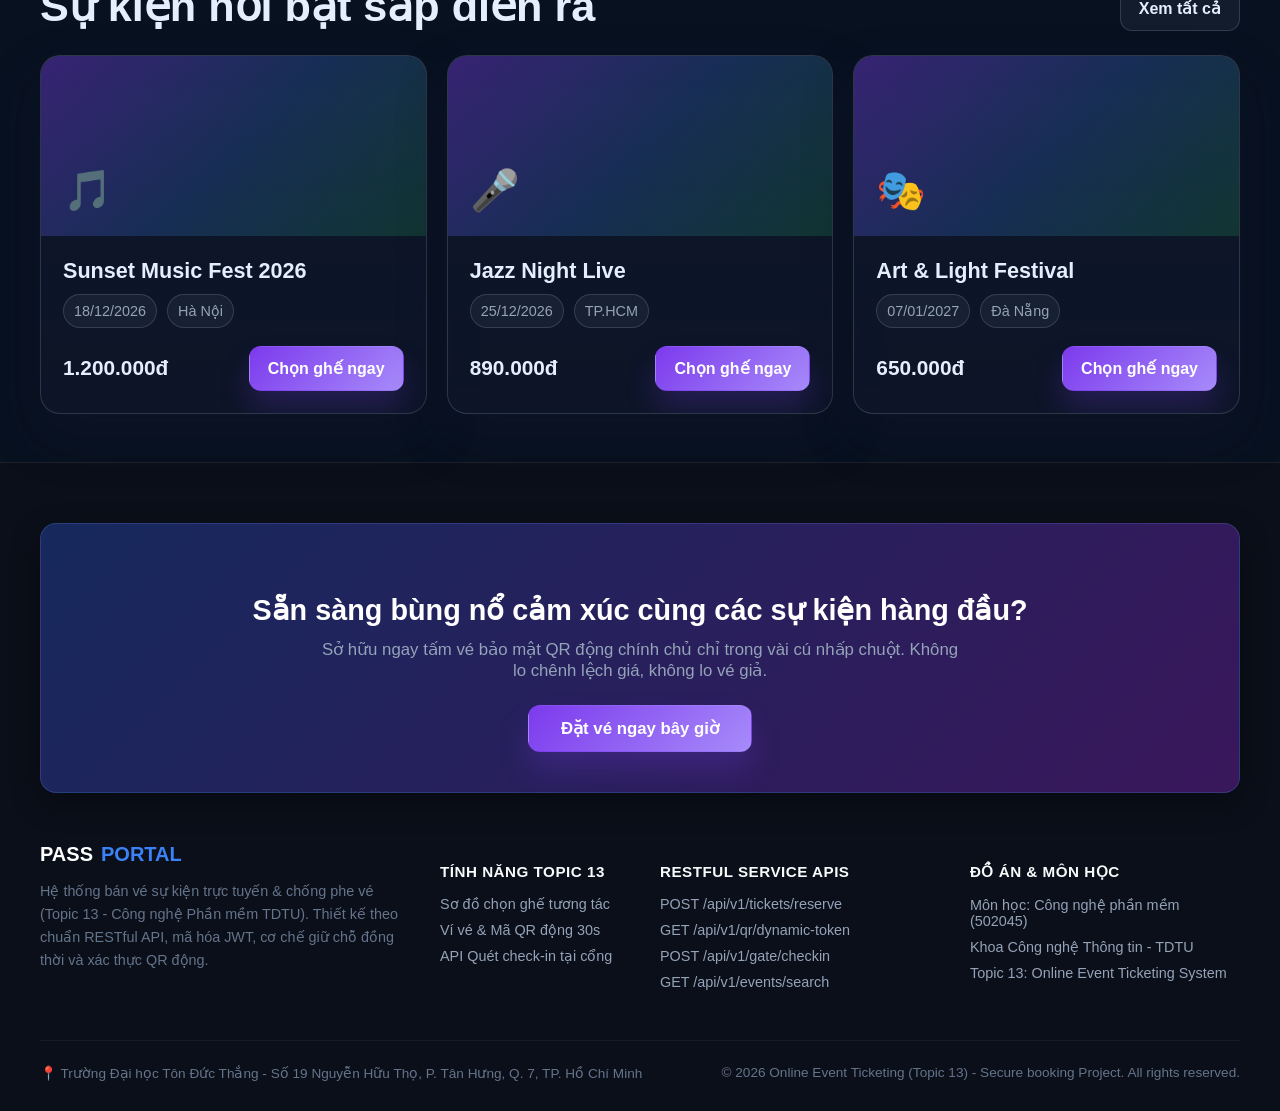
==== commit baf88165: "cập nhật chức năng, điều hướng chuyển trang, cần kiểm thử trước" ====
--- a/src/EventTicketing.WebClient/public/pages/index.html
+++ b/src/EventTicketing.WebClient/public/pages/index.html
@@ -42,10 +42,11 @@
             rgba(5, 8, 17, 0.92) 100%
           ),
           url('../../../img/top_banner.jpg') center/cover no-repeat;
-        padding: 10rem 0 6rem 0;
-        min-height: 520px;
-        display: flex;
-        align-items: center;
+        padding: 8rem 0 10rem 0;
+        min-height: 800px;
+        display: flex;
+        align-items: center;
+        justify-content: center;
         border-bottom: 1px solid rgba(255, 255, 255, 0.08);
         margin-bottom: 2.5rem;
         overflow: hidden;
@@ -57,6 +58,10 @@
         margin: 0 auto;
         padding: 0 20px;
         text-align: center;
+        display: flex;
+        flex-direction: column;
+        align-items: center;
+        justify-content: center;
       }
 
       .top-hero-banner .banner-kicker {
@@ -81,6 +86,7 @@
         margin-bottom: 20px;
         line-height: 1.25;
         text-shadow: 0 4px 20px rgba(0, 0, 0, 0.6);
+        text-align: center;
       }
 
       .top-hero-banner h1.slogan-title .highlight {
@@ -96,12 +102,15 @@
         margin: 0 auto 36px auto;
         line-height: 1.7;
         text-shadow: 0 2px 10px rgba(0, 0, 0, 0.5);
+        text-align: center;
       }
 
       .top-hero-banner .banner-actions {
         display: flex;
         justify-content: center;
+        align-items: center;
         gap: 16px;
+        flex-wrap: wrap;
       }
 
       /* CSS bổ sung cho Khối CTA Kêu Gọi Đặt Vé Ngay ở Footer */
@@ -235,7 +244,8 @@
 
         <!-- MENU ĐẦU TRANG -->
         <nav class="nav">
-          <a href="index.html">Trang chủ</a>
+          <a href="index.html" class="active">Trang chủ</a>
+          <a href="event-calendar.html">Lịch sự kiện</a>
           <a href="seat-selection.html">Chọn ghế</a>
           <a href="my-tickets.html">Ví vé</a>
           <a href="gate-checkin.html">Cổng check-in</a>
@@ -263,7 +273,7 @@
           <div class="banner-actions">
             <!-- NÚT "KHÁM PHÁ NGAY ↓" TỰ ĐỘNG TRƯỢT XUỐNG PHẦN BODY (#hero-section) -->
             <a class="btn btn-primary" href="#hero-section">Khám phá ngay ↓</a>
-            <a class="btn btn-secondary" href="seat-selection.html">Xem lịch sự kiện</a>
+            <a class="btn btn-secondary" href="event-calendar.html">Xem lịch sự kiện</a>
           </div>
         </div>
       </section>
@@ -281,7 +291,7 @@
             </p>
 
             <div class="hero-actions">
-              <a class="btn btn-primary" href="seat-selection.html">Đặt vé ngay</a>
+              <a class="btn btn-primary" href="all-events.html">Đặt vé ngay</a>
               <a class="btn btn-secondary" href="my-tickets.html">Ví vé cá nhân</a>
             </div>
 
@@ -336,7 +346,7 @@
         <div class="container">
           <div class="section-header">
             <h2>Sự kiện nổi bật sắp diễn ra</h2>
-            <a class="btn btn-secondary" href="seat-selection.html">Xem tất cả</a>
+            <a class="btn btn-secondary" href="all-events.html">Xem tất cả</a>
           </div>
 
           <div class="card-grid">
@@ -350,7 +360,7 @@
                 </div>
                 <div class="event-footer">
                   <div class="price">1.200.000đ</div>
-                  <a class="btn btn-primary" href="seat-selection.html">Chọn ghế ngay</a>
+                  <a class="btn btn-primary" href="seat-selection.html?event=sunset-music-fest-2026">Chọn ghế ngay</a>
                 </div>
               </div>
             </article>
@@ -365,7 +375,7 @@
                 </div>
                 <div class="event-footer">
                   <div class="price">890.000đ</div>
-                  <a class="btn btn-primary" href="seat-selection.html">Chọn ghế ngay</a>
+                  <a class="btn btn-primary" href="seat-selection.html?event=jazz-night-live">Chọn ghế ngay</a>
                 </div>
               </div>
             </article>
@@ -380,7 +390,7 @@
                 </div>
                 <div class="event-footer">
                   <div class="price">650.000đ</div>
-                  <a class="btn btn-primary" href="seat-selection.html">Chọn ghế ngay</a>
+                  <a class="btn btn-primary" href="seat-selection.html?event=art-light-festival">Chọn ghế ngay</a>
                 </div>
               </div>
             </article>
--- a/src/EventTicketing.WebClient/public/assets/css/style.css
+++ b/src/EventTicketing.WebClient/public/assets/css/style.css
@@ -92,9 +92,25 @@
 .nav {
   display: flex;
   align-items: center;
-  gap: 18px;
+  gap: 2.5rem;
   color: var(--muted);
   font-weight: 600;
+}
+
+.nav a {
+  color: #cbd5e1;
+  text-decoration: none;
+  font-weight: 500;
+  font-size: 0.95rem;
+  padding: 6px 12px;
+  border-radius: 6px;
+  transition: all 0.2s ease-in-out;
+}
+
+.nav a:hover,
+.nav a.active {
+  color: #ffffff;
+  background: rgba(255, 255, 255, 0.08);
 }
 
 .nav a:hover {
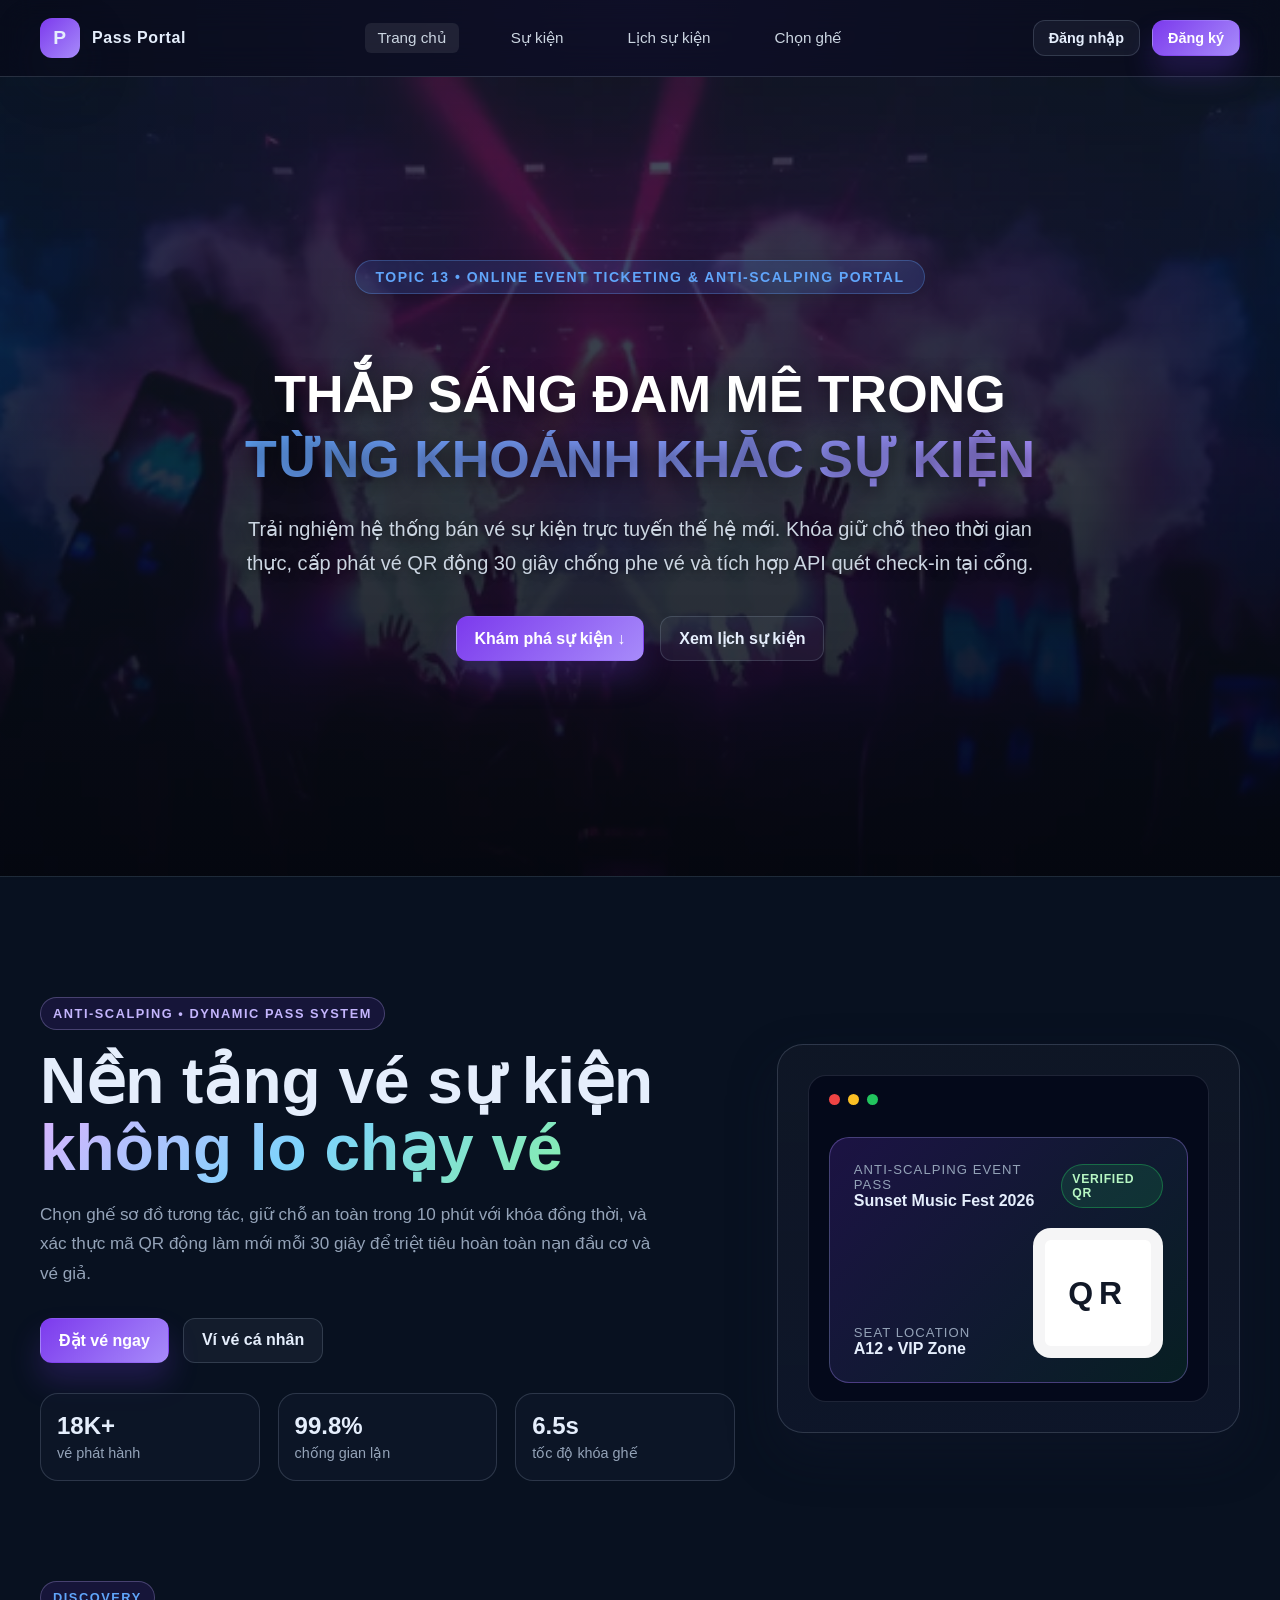
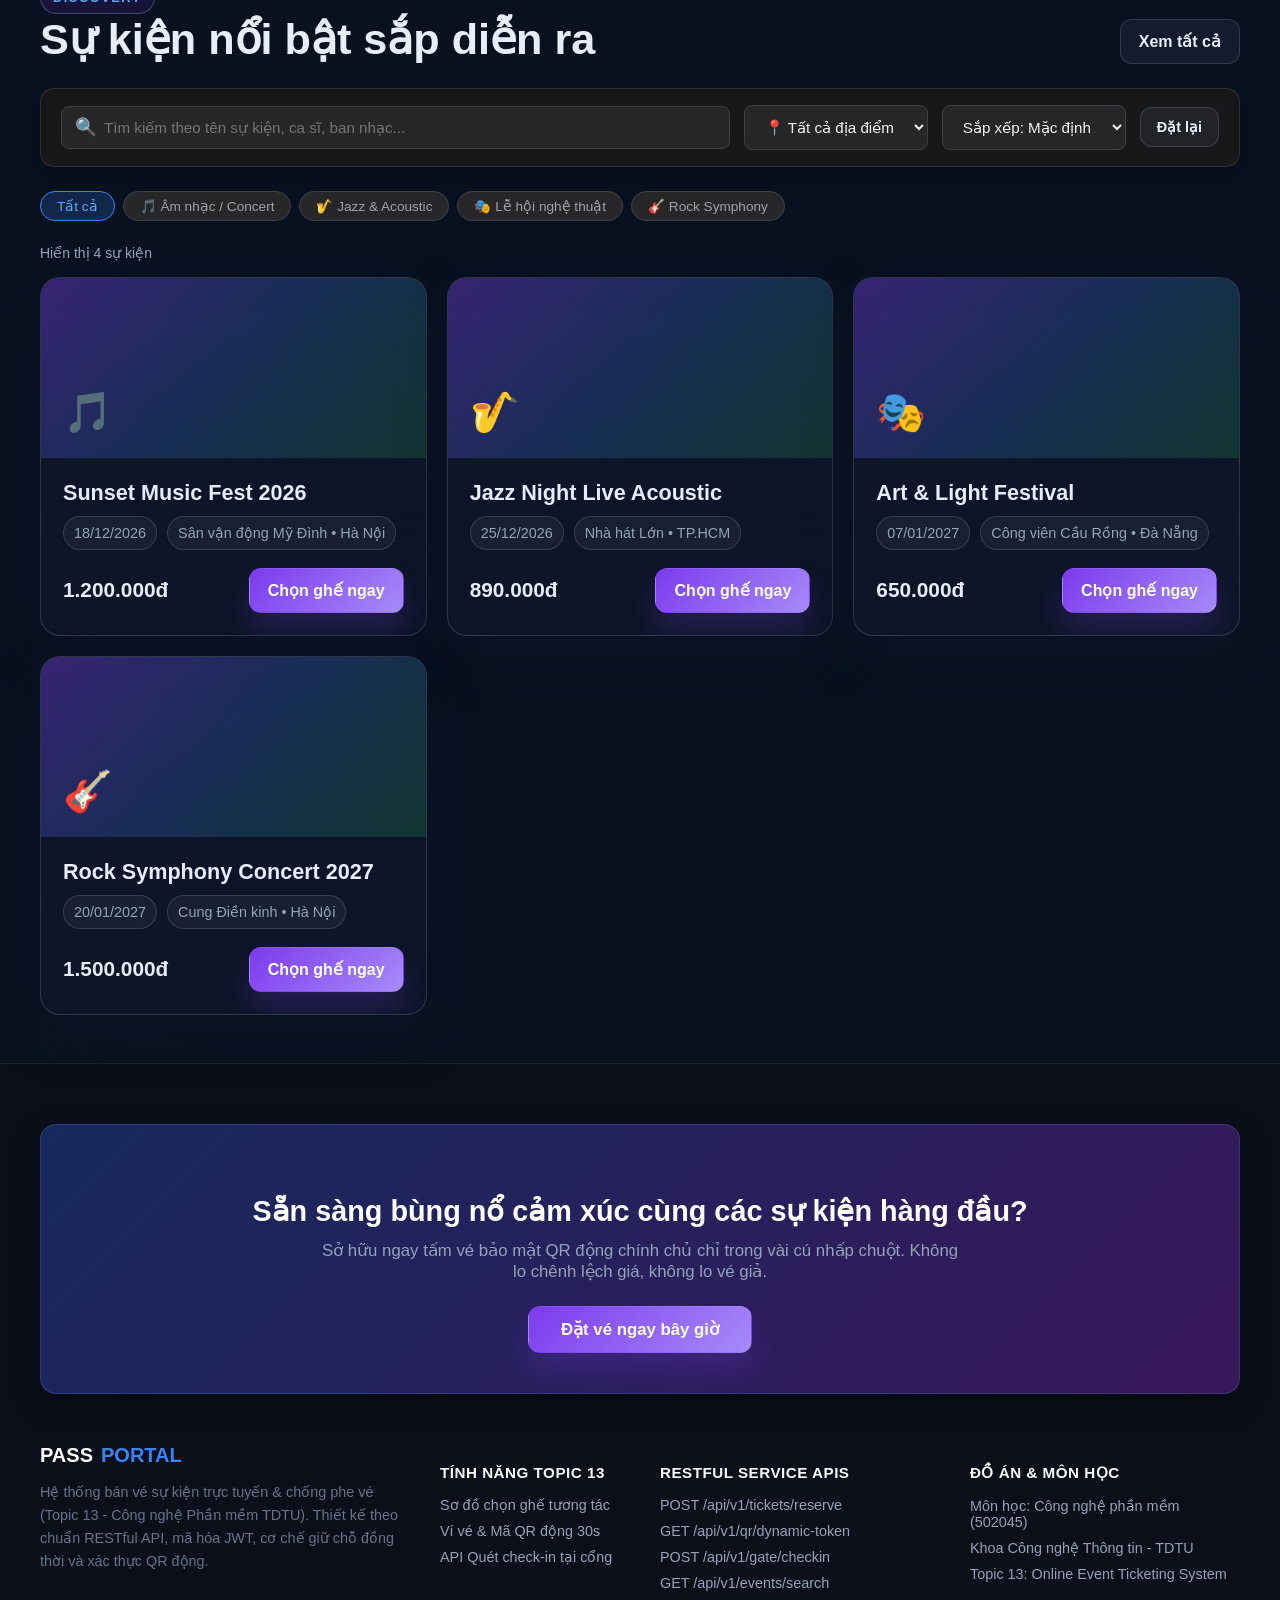
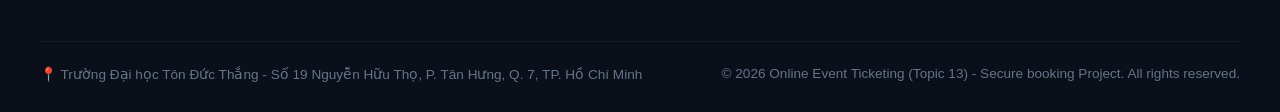
==== commit 00a52377: "Thêm database, thêm các chức năng chính QR, đặt vé, chọn chỗ, giữ chỗ, chống đầu cơ vé tạo trang log" ====
--- a/src/EventTicketing.WebClient/public/pages/index.html
+++ b/src/EventTicketing.WebClient/public/pages/index.html
@@ -232,6 +232,97 @@
           grid-template-columns: 1fr;
         }
       }
+      /* CSS cho Thanh tìm kiếm sự kiện */
+      .event-search-wrapper {
+        background: #18181b;
+        border: 1px solid rgba(255, 255, 255, 0.1);
+        border-radius: 14px;
+        padding: 16px 20px;
+        margin-bottom: 24px;
+        display: flex;
+        flex-wrap: wrap;
+        gap: 14px;
+        align-items: center;
+        box-shadow: 0 8px 24px rgba(0, 0, 0, 0.25);
+      }
+
+      .search-input-group {
+        flex: 1 1 280px;
+        position: relative;
+        display: flex;
+        align-items: center;
+      }
+
+      .search-input-group input {
+        width: 100%;
+        padding: 12px 16px 12px 42px;
+        background: #27272a;
+        border: 1px solid #3f3f46;
+        border-radius: 8px;
+        color: #fff;
+        font-size: 0.95rem;
+        outline: none;
+        transition: all 0.2s;
+      }
+
+      .search-input-group input:focus {
+        border-color: #60a5fa;
+        box-shadow: 0 0 0 2px rgba(96, 165, 250, 0.2);
+      }
+
+      .search-input-group .search-icon {
+        position: absolute;
+        left: 14px;
+        color: #9ca3af;
+        pointer-events: none;
+        font-size: 1.1rem;
+      }
+
+      .search-filter-select {
+        padding: 12px 16px;
+        background: #27272a;
+        border: 1px solid #3f3f46;
+        border-radius: 8px;
+        color: #f4f4f5;
+        font-size: 0.95rem;
+        outline: none;
+        cursor: pointer;
+      }
+
+      .search-filter-select:focus {
+        border-color: #60a5fa;
+      }
+
+      .search-tags {
+        display: flex;
+        gap: 8px;
+        flex-wrap: wrap;
+        margin-bottom: 24px;
+      }
+
+      .search-tag-pill {
+        padding: 6px 16px;
+        border-radius: 20px;
+        background: #27272a;
+        color: #a1a1aa;
+        font-size: 0.85rem;
+        cursor: pointer;
+        border: 1px solid #3f3f46;
+        transition: all 0.2s;
+      }
+
+      .search-tag-pill:hover,
+      .search-tag-pill.active {
+        background: rgba(59, 130, 246, 0.2);
+        color: #60a5fa;
+        border-color: #3b82f6;
+      }
+
+      .search-result-count {
+        font-size: 0.875rem;
+        color: #94a3b8;
+        margin-bottom: 16px;
+      }
     </style>
   </head>
   <body>
@@ -271,8 +362,8 @@
             Trải nghiệm hệ thống bán vé sự kiện trực tuyến thế hệ mới. Khóa giữ chỗ theo thời gian thực, cấp phát vé QR động 30 giây chống phe vé và tích hợp API quét check-in tại cổng.
           </p>
           <div class="banner-actions">
-            <!-- NÚT "KHÁM PHÁ NGAY ↓" TỰ ĐỘNG TRƯỢT XUỐNG PHẦN BODY (#hero-section) -->
-            <a class="btn btn-primary" href="#hero-section">Khám phá ngay ↓</a>
+            <!-- NÚT "KHÁM PHÁ NGAY ↓" TỰ ĐỘNG TRƯỢT XUỐNG PHẦN TÌM KIẾM SỰ KIỆN (#events-section) -->
+            <a class="btn btn-primary" href="#events-section">Khám phá sự kiện ↓</a>
             <a class="btn btn-secondary" href="event-calendar.html">Xem lịch sự kiện</a>
           </div>
         </div>
@@ -341,22 +432,61 @@
         </div>
       </section>
 
-      <!-- 3. PHẦN SỰ KIỆN NỔI BẬT NẰM BÊN ĐƯỚI -->
-      <section class="section">
+      <!-- 3. PHẦN SỰ KIỆN NỔI BẬT NẰM BÊN ĐƯỚI CÙNG BỘ LỌC & TÌM KIẾM -->
+      <section class="section" id="events-section">
         <div class="container">
           <div class="section-header">
-            <h2>Sự kiện nổi bật sắp diễn ra</h2>
+            <div>
+              <div class="kicker" style="color: #60a5fa;">Discovery</div>
+              <h2>Sự kiện nổi bật sắp diễn ra</h2>
+            </div>
             <a class="btn btn-secondary" href="all-events.html">Xem tất cả</a>
           </div>
 
-          <div class="card-grid">
-            <article class="event-card">
+          <!-- THANH TÌM KIẾM SỰ KIỆN NÂNG CAO -->
+          <div class="event-search-wrapper">
+            <div class="search-input-group">
+              <span class="search-icon">🔍</span>
+              <input type="text" id="eventSearchInput" placeholder="Tìm kiếm theo tên sự kiện, ca sĩ, ban nhạc..." />
+            </div>
+
+            <select id="venueFilterSelect" class="search-filter-select">
+              <option value="all">📍 Tất cả địa điểm</option>
+              <option value="Hà Nội">Hà Nội</option>
+              <option value="TP.HCM">TP. Hồ Chí Minh</option>
+              <option value="Đà Nẵng">Đà Nẵng</option>
+            </select>
+
+            <select id="sortFilterSelect" class="search-filter-select">
+              <option value="default">Sắp xếp: Mặc định</option>
+              <option value="price-asc">Giá: Thấp đến Cao</option>
+              <option value="price-desc">Giá: Cao đến Thấp</option>
+            </select>
+
+            <button id="resetSearchBtn" class="btn btn-secondary" style="padding: 11px 16px; font-size: 0.9rem;">
+              Đặt lại
+            </button>
+          </div>
+
+          <!-- TAGS THỂ LOẠI -->
+          <div class="search-tags">
+            <button class="search-tag-pill active" data-category="all">Tất cả</button>
+            <button class="search-tag-pill" data-category="music">🎵 Âm nhạc / Concert</button>
+            <button class="search-tag-pill" data-category="jazz">🎷 Jazz & Acoustic</button>
+            <button class="search-tag-pill" data-category="art">🎭 Lễ hội nghệ thuật</button>
+            <button class="search-tag-pill" data-category="rock">🎸 Rock Symphony</button>
+          </div>
+
+          <div id="searchResultCount" class="search-result-count">Hiển thị 4 sự kiện</div>
+
+          <div class="card-grid" id="eventsGrid">
+            <article class="event-card" data-title="Sunset Music Fest 2026" data-venue="Hà Nội" data-category="music" data-price="1200000">
               <div class="event-image">🎵</div>
               <div class="event-body">
                 <h3>Sunset Music Fest 2026</h3>
                 <div class="event-meta">
                   <span>18/12/2026</span>
-                  <span>Hà Nội</span>
+                  <span>Sân vận động Mỹ Đình • Hà Nội</span>
                 </div>
                 <div class="event-footer">
                   <div class="price">1.200.000đ</div>
@@ -365,13 +495,13 @@
               </div>
             </article>
 
-            <article class="event-card">
-              <div class="event-image">🎤</div>
+            <article class="event-card" data-title="Jazz Night Live Acoustic" data-venue="TP.HCM" data-category="jazz" data-price="890000">
+              <div class="event-image">🎷</div>
               <div class="event-body">
-                <h3>Jazz Night Live</h3>
+                <h3>Jazz Night Live Acoustic</h3>
                 <div class="event-meta">
                   <span>25/12/2026</span>
-                  <span>TP.HCM</span>
+                  <span>Nhà hát Lớn • TP.HCM</span>
                 </div>
                 <div class="event-footer">
                   <div class="price">890.000đ</div>
@@ -380,13 +510,13 @@
               </div>
             </article>
 
-            <article class="event-card">
+            <article class="event-card" data-title="Art & Light Festival" data-venue="Đà Nẵng" data-category="art" data-price="650000">
               <div class="event-image">🎭</div>
               <div class="event-body">
                 <h3>Art & Light Festival</h3>
                 <div class="event-meta">
                   <span>07/01/2027</span>
-                  <span>Đà Nẵng</span>
+                  <span>Công viên Cầu Rồng • Đà Nẵng</span>
                 </div>
                 <div class="event-footer">
                   <div class="price">650.000đ</div>
@@ -394,6 +524,29 @@
                 </div>
               </div>
             </article>
+
+            <article class="event-card" data-title="Rock Symphony Concert 2027" data-venue="Hà Nội" data-category="rock" data-price="1500000">
+              <div class="event-image">🎸</div>
+              <div class="event-body">
+                <h3>Rock Symphony Concert 2027</h3>
+                <div class="event-meta">
+                  <span>20/01/2027</span>
+                  <span>Cung Điền kinh • Hà Nội</span>
+                </div>
+                <div class="event-footer">
+                  <div class="price">1.500.000đ</div>
+                  <a class="btn btn-primary" href="seat-selection.html?event=rock-symphony-concert">Chọn ghế ngay</a>
+                </div>
+              </div>
+            </article>
+          </div>
+
+          <!-- EMPTY STATE KHI KHÔNG TÌM THẤY KẾT QUẢ -->
+          <div id="noEventsState" style="display: none; background: #18181b; border: 1px dashed #3f3f46; border-radius: 14px; padding: 48px; text-align: center; margin-top: 16px;">
+            <div style="font-size: 2.5rem; margin-bottom: 12px;">🔎</div>
+            <h3 style="color: #f4f4f5; margin-bottom: 8px;">Không tìm thấy sự kiện phù hợp</h3>
+            <p style="color: #9ca3af; margin-bottom: 20px;">Vui lòng thử tìm với từ khóa khác hoặc xóa bộ lọc để xem tất cả sự kiện.</p>
+            <button id="clearFilterBtn" class="btn btn-primary">Xóa bộ lọc tìm kiếm</button>
           </div>
         </div>
       </section>
@@ -458,5 +611,148 @@
         </div>
       </div>
     </footer>
+
+    <script src="../js/auth.js"></script>
+    <script>
+      (function() {
+        const searchInput = document.getElementById('eventSearchInput');
+        const venueSelect = document.getElementById('venueFilterSelect');
+        const sortSelect = document.getElementById('sortFilterSelect');
+        const resetBtn = document.getElementById('resetSearchBtn');
+        const clearBtn = document.getElementById('clearFilterBtn');
+        const countDisplay = document.getElementById('searchResultCount');
+        const eventsGrid = document.getElementById('eventsGrid');
+        const noEventsState = document.getElementById('noEventsState');
+        const tagPills = document.querySelectorAll('.search-tag-pill');
+
+        let activeCategory = 'all';
+
+        // Tự động đồng bộ thêm các sự kiện mới do Admin khởi tạo từ SQL Server
+        async function syncNewEventsFromApi() {
+          try {
+            const apiBase = window.location.origin.includes('http') ? window.location.origin : 'http://localhost:5000';
+            const res = await fetch(`${apiBase}/api/v1/events`);
+            if (!res.ok) return;
+            const apiEvents = await res.json();
+            if (!Array.isArray(apiEvents) || !eventsGrid) return;
+
+            const existingTitles = new Set(
+              Array.from(document.querySelectorAll('.event-card')).map(c => (c.dataset.title || '').trim().toLowerCase())
+            );
+
+            apiEvents.forEach(ev => {
+              const normTitle = (ev.title || '').trim().toLowerCase();
+              if (!normTitle || existingTitles.has(normTitle)) return;
+
+              const dateStr = ev.startTime
+                ? new Date(ev.startTime).toLocaleDateString('vi-VN', { day: '2-digit', month: '2-digit', year: 'numeric' })
+                : 'Sắp diễn ra';
+
+              const card = document.createElement('article');
+              card.className = 'event-card';
+              card.dataset.title = ev.title;
+              card.dataset.venue = ev.venue || 'Việt Nam';
+              card.dataset.category = 'music';
+              card.dataset.price = '890000';
+              card.innerHTML = `
+                <div class="event-image">✨</div>
+                <div class="event-body">
+                  <h3>${ev.title}</h3>
+                  <div class="event-meta">
+                    <span>${dateStr}</span>
+                    <span>${ev.venue || 'Địa điểm sự kiện'}</span>
+                  </div>
+                  <div class="event-footer">
+                    <div class="price">Từ 650.000đ</div>
+                    <a class="btn btn-primary" href="seat-selection.html?eventId=${ev.id}">Chọn ghế ngay</a>
+                  </div>
+                </div>
+              `;
+              eventsGrid.appendChild(card);
+              existingTitles.add(normTitle);
+            });
+
+            filterEvents();
+          } catch {
+            // Bỏ qua nếu đang mở file tĩnh không chạy API
+          }
+        }
+
+        function filterEvents() {
+          const keyword = (searchInput?.value || '').trim().toLowerCase();
+          const selectedVenue = venueSelect?.value || 'all';
+          const selectedSort = sortSelect?.value || 'default';
+
+          const cards = Array.from(document.querySelectorAll('.event-card'));
+          let visibleCount = 0;
+
+          cards.forEach(card => {
+            const title = (card.dataset.title || '').toLowerCase();
+            const venue = (card.dataset.venue || '').toLowerCase();
+            const category = card.dataset.category || 'all';
+
+            const matchKeyword = !keyword || title.includes(keyword) || venue.includes(keyword);
+            const matchVenue = selectedVenue === 'all' || venue.includes(selectedVenue.toLowerCase());
+            const matchCategory = activeCategory === 'all' || category === activeCategory;
+
+            if (matchKeyword && matchVenue && matchCategory) {
+              card.style.display = 'flex';
+              visibleCount++;
+            } else {
+              card.style.display = 'none';
+            }
+          });
+
+          // Xử lý sắp xếp theo giá
+          if (selectedSort === 'price-asc') {
+            cards.sort((a, b) => Number(a.dataset.price) - Number(b.dataset.price));
+            cards.forEach(c => eventsGrid.appendChild(c));
+          } else if (selectedSort === 'price-desc') {
+            cards.sort((a, b) => Number(b.dataset.price) - Number(a.dataset.price));
+            cards.forEach(c => eventsGrid.appendChild(c));
+          }
+
+          if (countDisplay) {
+            countDisplay.textContent = `Hiển thị ${visibleCount} sự kiện`;
+          }
+
+          if (noEventsState && eventsGrid) {
+            if (visibleCount === 0) {
+              noEventsState.style.display = 'block';
+              eventsGrid.style.display = 'none';
+            } else {
+              noEventsState.style.display = 'none';
+              eventsGrid.style.display = 'grid';
+            }
+          }
+        }
+
+        searchInput?.addEventListener('input', filterEvents);
+        venueSelect?.addEventListener('change', filterEvents);
+        sortSelect?.addEventListener('change', filterEvents);
+
+        tagPills.forEach(pill => {
+          pill.addEventListener('click', () => {
+            tagPills.forEach(p => p.classList.remove('active'));
+            pill.classList.add('active');
+            activeCategory = pill.dataset.category || 'all';
+            filterEvents();
+          });
+        });
+
+        function resetAll() {
+          if (searchInput) searchInput.value = '';
+          if (venueSelect) venueSelect.value = 'all';
+          if (sortSelect) sortSelect.value = 'default';
+          activeCategory = 'all';
+          tagPills.forEach(p => p.classList.toggle('active', p.dataset.category === 'all'));
+          filterEvents();
+        }
+
+        resetBtn?.addEventListener('click', resetAll);
+        clearBtn?.addEventListener('click', resetAll);
+        syncNewEventsFromApi();
+      })();
+    </script>
   </body>
 </html>
